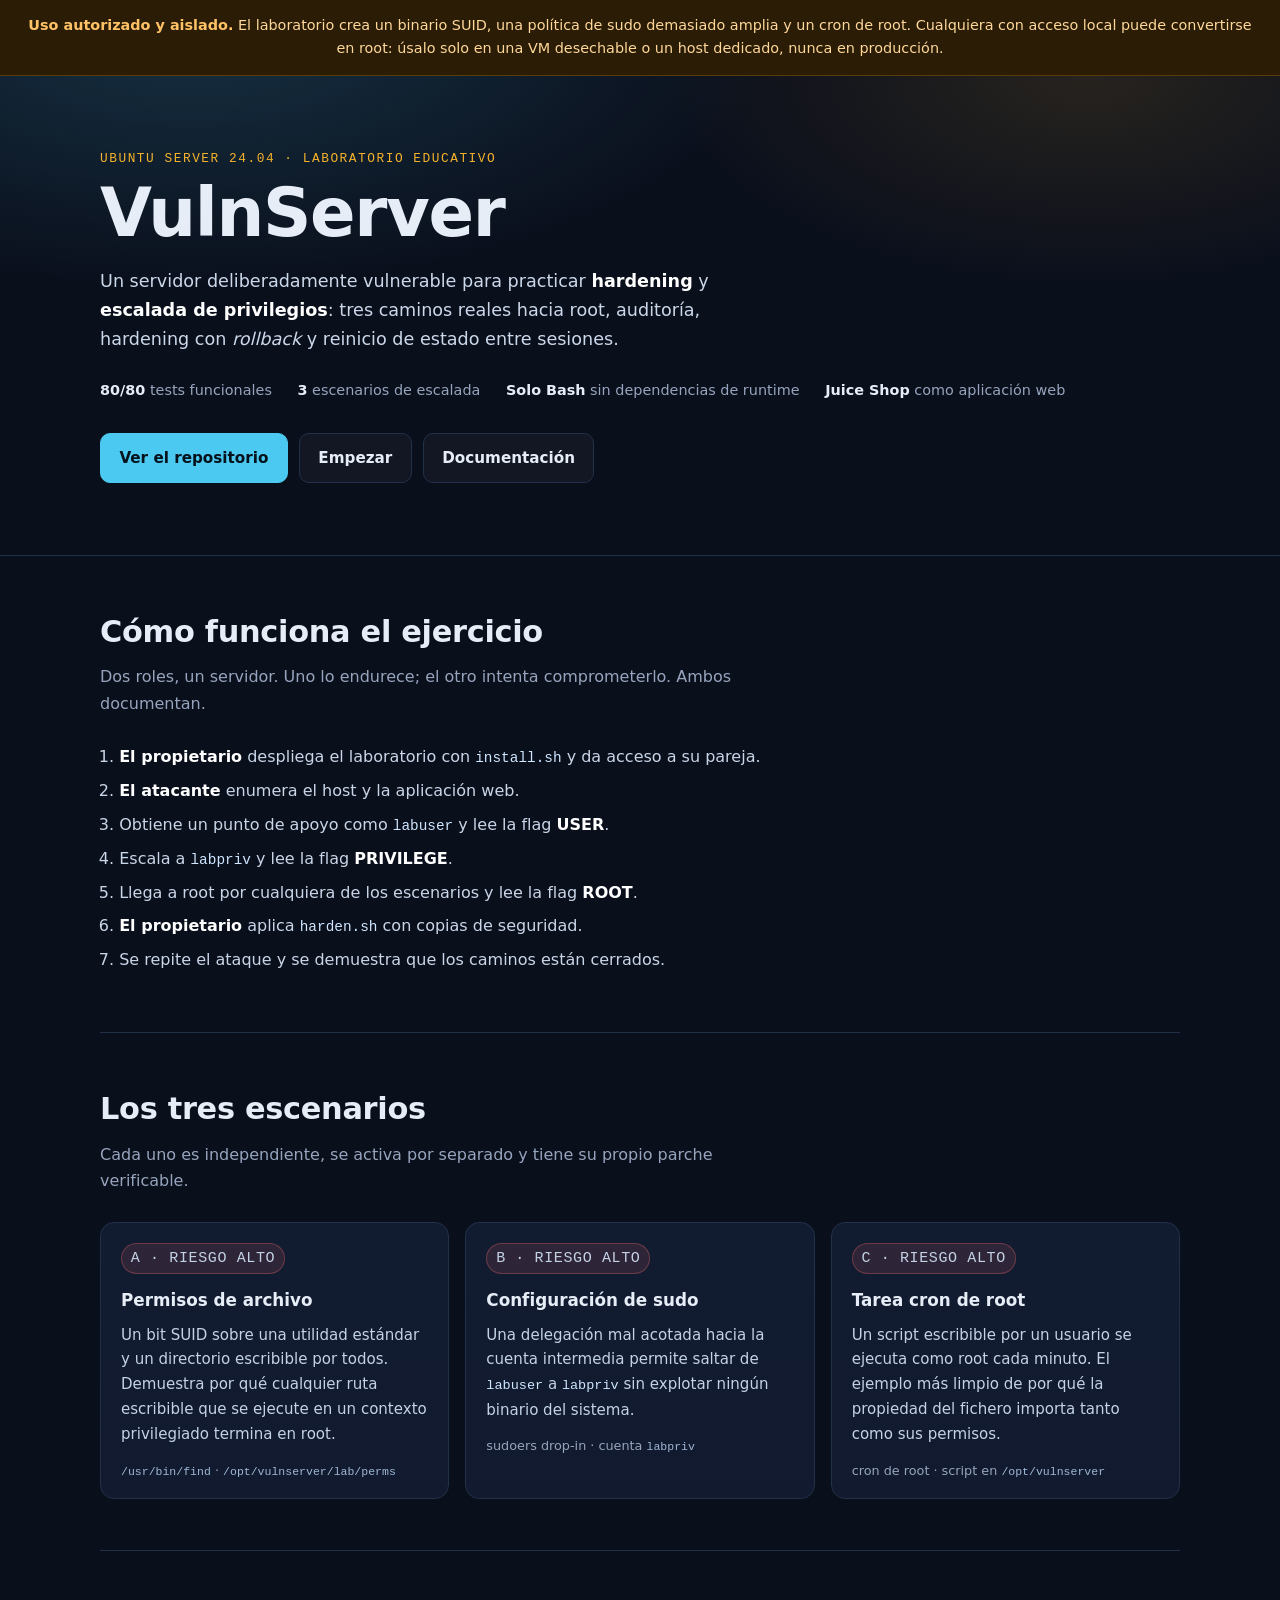
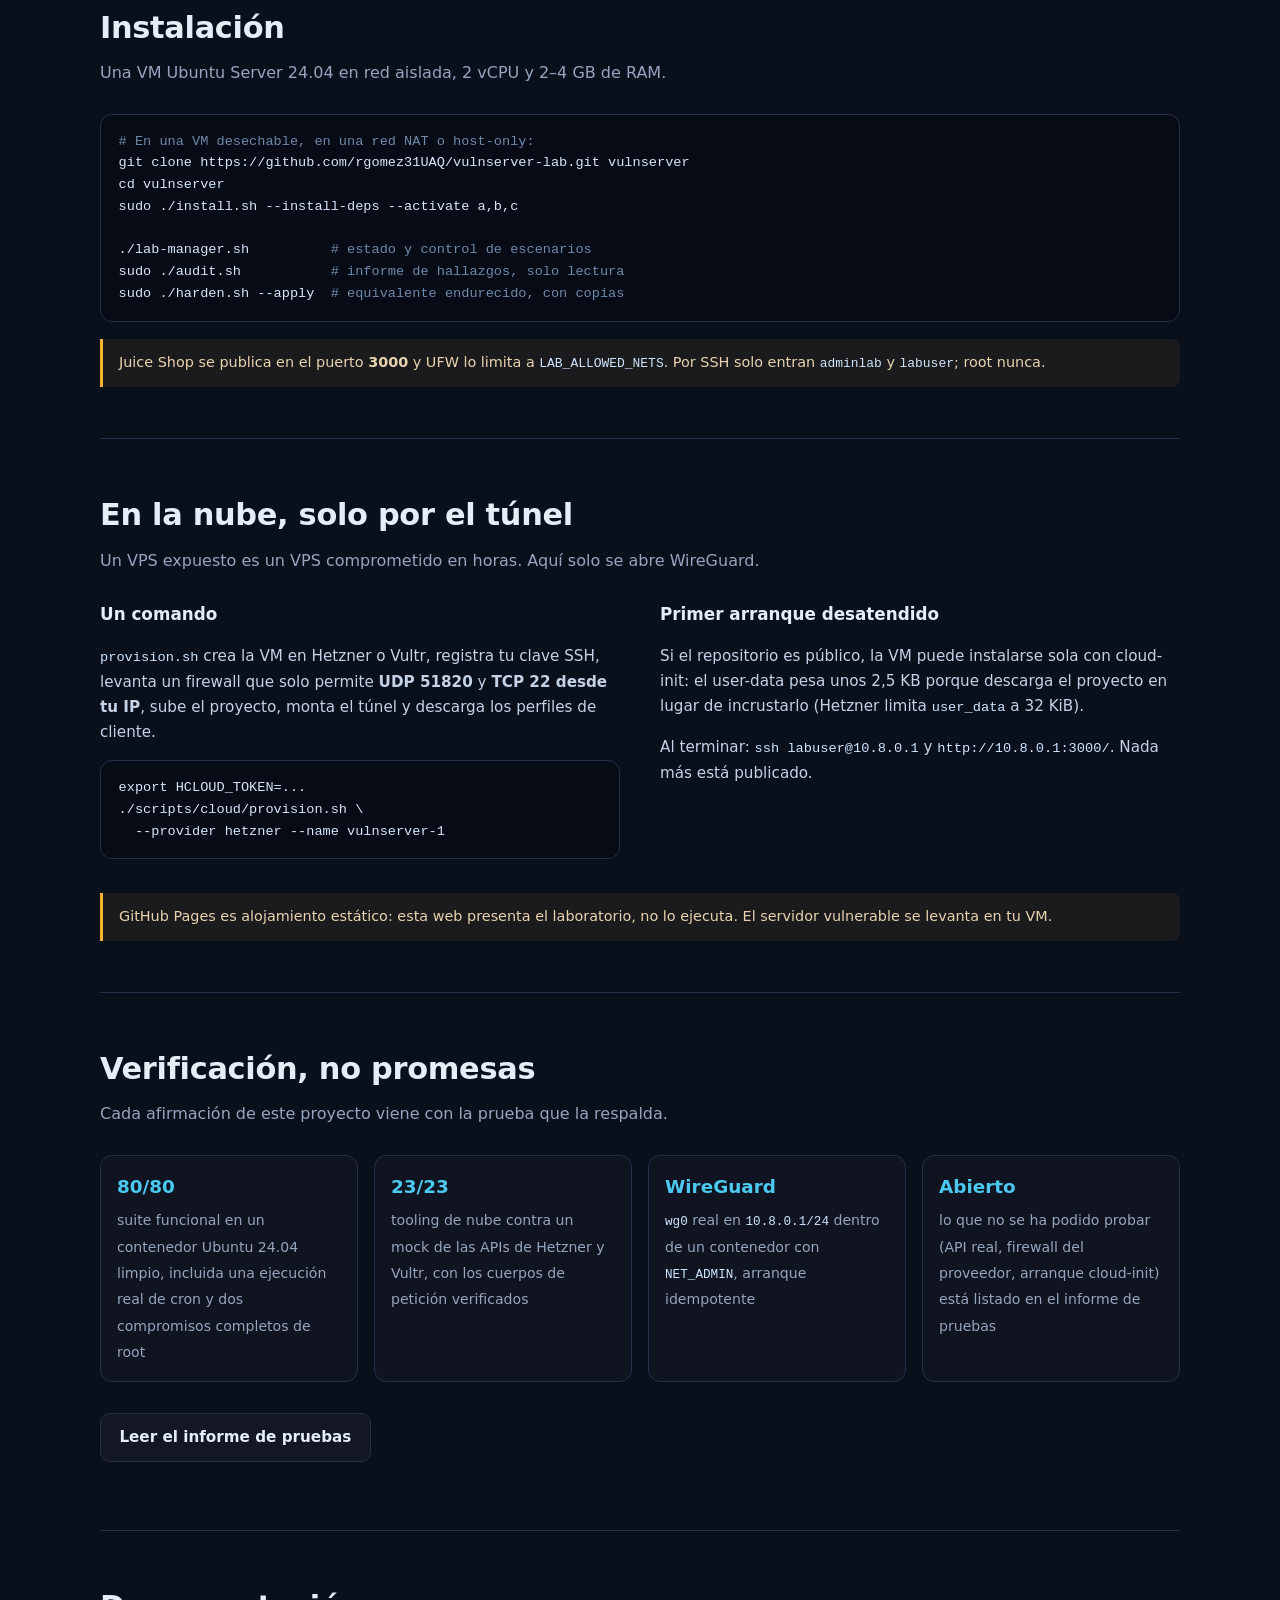
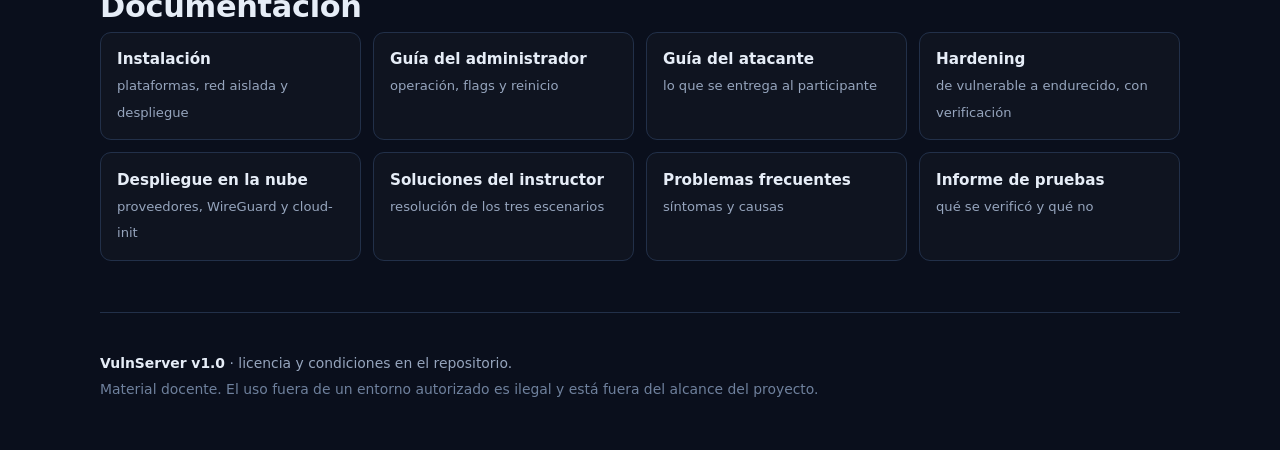
==== site/index.html @ 78911300 "Add project site and CI workflows The Pages site presents the lab in Spanish; Pages is static, so it" ====
<!DOCTYPE html>
<html lang="es">
<head>
<meta charset="utf-8">
<meta name="viewport" content="width=device-width, initial-scale=1">
<title>VulnServer — Laboratorio de hardening y escalada de privilegios</title>
<meta name="description" content="Laboratorio educativo reproducible sobre Ubuntu Server 24.04: tres escenarios de escalada de privilegios, auditoría, hardening y reinicio, con Juice Shop.">
<meta name="color-scheme" content="dark">
<link rel="stylesheet" href="style.css">
<link rel="icon" href="data:image/svg+xml,<svg xmlns=%22http://www.w3.org/2000/svg%22 viewBox=%220 0 100 100%22><text y=%22.9em%22 font-size=%2290%22>🛡️</text></svg>">
</head>
<body>

<div class="warning" role="note">
  <strong>Uso autorizado y aislado.</strong> El laboratorio crea un binario SUID, una política de sudo
  demasiado amplia y un cron de root. Cualquiera con acceso local puede convertirse en root:
  úsalo solo en una VM desechable o un host dedicado, nunca en producción.
</div>

<header class="hero">
  <div class="wrap">
    <p class="eyebrow">Ubuntu Server 24.04 · Laboratorio educativo</p>
    <h1>VulnServer</h1>
    <p class="lead">
      Un servidor deliberadamente vulnerable para practicar <strong>hardening</strong> y
      <strong>escalada de privilegios</strong>: tres caminos reales hacia root, auditoría,
      hardening con <em>rollback</em> y reinicio de estado entre sesiones.
    </p>
    <ul class="facts">
      <li><span>80/80</span> tests funcionales</li>
      <li><span>3</span> escenarios de escalada</li>
      <li><span>Solo Bash</span> sin dependencias de runtime</li>
      <li><span>Juice Shop</span> como aplicación web</li>
    </ul>
    <p class="cta">
      <a class="btn primary" href="https://github.com/rgomez31UAQ/vulnserver-lab">Ver el repositorio</a>
      <a class="btn" href="#instalacion">Empezar</a>
      <a class="btn" href="https://github.com/rgomez31UAQ/vulnserver-lab/tree/main/docs">Documentación</a>
    </p>
  </div>
</header>

<main>

<section id="ejercicio" class="wrap">
  <h2>Cómo funciona el ejercicio</h2>
  <p class="sub">Dos roles, un servidor. Uno lo endurece; el otro intenta comprometerlo. Ambos documentan.</p>
  <ol class="steps">
    <li><b>El propietario</b> despliega el laboratorio con <code>install.sh</code> y da acceso a su pareja.</li>
    <li><b>El atacante</b> enumera el host y la aplicación web.</li>
    <li>Obtiene un punto de apoyo como <code>labuser</code> y lee la flag <b>USER</b>.</li>
    <li>Escala a <code>labpriv</code> y lee la flag <b>PRIVILEGE</b>.</li>
    <li>Llega a root por cualquiera de los escenarios y lee la flag <b>ROOT</b>.</li>
    <li><b>El propietario</b> aplica <code>harden.sh</code> con copias de seguridad.</li>
    <li>Se repite el ataque y se demuestra que los caminos están cerrados.</li>
  </ol>
</section>

<section id="escenarios" class="wrap">
  <h2>Los tres escenarios</h2>
  <p class="sub">Cada uno es independiente, se activa por separado y tiene su propio parche verificable.</p>
  <div class="cards">
    <article class="card">
      <p class="tag risk-alto">A · Riesgo alto</p>
      <h3>Permisos de archivo</h3>
      <p>Un bit SUID sobre una utilidad estándar y un directorio escribible por todos. Demuestra por qué cualquier ruta escribible que se ejecute en un contexto privilegiado termina en root.</p>
      <p class="art"><code>/usr/bin/find</code> · <code>/opt/vulnserver/lab/perms</code></p>
    </article>
    <article class="card">
      <p class="tag risk-alto">B · Riesgo alto</p>
      <h3>Configuración de sudo</h3>
      <p>Una delegación mal acotada hacia la cuenta intermedia permite saltar de <code>labuser</code> a <code>labpriv</code> sin explotar ningún binario del sistema.</p>
      <p class="art">sudoers drop-in · cuenta <code>labpriv</code></p>
    </article>
    <article class="card">
      <p class="tag risk-alto">C · Riesgo alto</p>
      <h3>Tarea cron de root</h3>
      <p>Un script escribible por un usuario se ejecuta como root cada minuto. El ejemplo más limpio de por qué la propiedad del fichero importa tanto como sus permisos.</p>
      <p class="art">cron de root · script en <code>/opt/vulnserver</code></p>
    </article>
  </div>
</section>

<section id="instalacion" class="wrap">
  <h2>Instalación</h2>
  <p class="sub">Una VM Ubuntu Server 24.04 en red aislada, 2 vCPU y 2–4 GB de RAM.</p>
<pre><code><span class="c"># En una VM desechable, en una red NAT o host-only:</span>
git clone https://github.com/rgomez31UAQ/vulnserver-lab.git vulnserver
cd vulnserver
sudo ./install.sh --install-deps --activate a,b,c

./lab-manager.sh          <span class="c"># estado y control de escenarios</span>
sudo ./audit.sh           <span class="c"># informe de hallazgos, solo lectura</span>
sudo ./harden.sh --apply  <span class="c"># equivalente endurecido, con copias</span></code></pre>
  <p class="note">
    Juice Shop se publica en el puerto <b>3000</b> y UFW lo limita a <code>LAB_ALLOWED_NETS</code>.
    Por SSH solo entran <code>adminlab</code> y <code>labuser</code>; root nunca.
  </p>
</section>

<section id="nube" class="wrap">
  <h2>En la nube, solo por el túnel</h2>
  <p class="sub">Un VPS expuesto es un VPS comprometido en horas. Aquí solo se abre WireGuard.</p>
  <div class="grid2">
    <div>
      <h3>Un comando</h3>
      <p><code>provision.sh</code> crea la VM en Hetzner o Vultr, registra tu clave SSH, levanta un firewall que solo permite <b>UDP 51820</b> y <b>TCP 22 desde tu IP</b>, sube el proyecto, monta el túnel y descarga los perfiles de cliente.</p>
<pre><code>export HCLOUD_TOKEN=...
./scripts/cloud/provision.sh \
  --provider hetzner --name vulnserver-1</code></pre>
    </div>
    <div>
      <h3>Primer arranque desatendido</h3>
      <p>Si el repositorio es público, la VM puede instalarse sola con cloud-init: el user-data pesa unos 2,5 KB porque descarga el proyecto en lugar de incrustarlo (Hetzner limita <code>user_data</code> a 32 KiB).</p>
      <p>Al terminar: <code>ssh labuser@10.8.0.1</code> y <code>http://10.8.0.1:3000/</code>. Nada más está publicado.</p>
    </div>
  </div>
  <p class="note">
    GitHub Pages es alojamiento estático: esta web presenta el laboratorio, no lo ejecuta.
    El servidor vulnerable se levanta en tu VM.
  </p>
</section>

<section id="verificacion" class="wrap">
  <h2>Verificación, no promesas</h2>
  <p class="sub">Cada afirmación de este proyecto viene con la prueba que la respalda.</p>
  <div class="checks">
    <div><b>80/80</b><span>suite funcional en un contenedor Ubuntu 24.04 limpio, incluida una ejecución real de cron y dos compromisos completos de root</span></div>
    <div><b>23/23</b><span>tooling de nube contra un mock de las APIs de Hetzner y Vultr, con los cuerpos de petición verificados</span></div>
    <div><b>WireGuard</b><span><code>wg0</code> real en <code>10.8.0.1/24</code> dentro de un contenedor con <code>NET_ADMIN</code>, arranque idempotente</span></div>
    <div><b>Abierto</b><span>lo que no se ha podido probar (API real, firewall del proveedor, arranque cloud-init) está listado en el informe de pruebas</span></div>
  </div>
  <p class="cta small"><a class="btn" href="https://github.com/rgomez31UAQ/vulnserver-lab/blob/main/docs/TEST_REPORT.md">Leer el informe de pruebas</a></p>
</section>

<section id="docs" class="wrap">
  <h2>Documentación</h2>
  <div class="docgrid">
    <a href="https://github.com/rgomez31UAQ/vulnserver-lab/blob/main/docs/INSTALLATION.md"><b>Instalación</b><span>plataformas, red aislada y despliegue</span></a>
    <a href="https://github.com/rgomez31UAQ/vulnserver-lab/blob/main/docs/ADMIN_GUIDE.md"><b>Guía del administrador</b><span>operación, flags y reinicio</span></a>
    <a href="https://github.com/rgomez31UAQ/vulnserver-lab/blob/main/docs/ATTACKER_GUIDE.md"><b>Guía del atacante</b><span>lo que se entrega al participante</span></a>
    <a href="https://github.com/rgomez31UAQ/vulnserver-lab/blob/main/docs/HARDENING_GUIDE.md"><b>Hardening</b><span>de vulnerable a endurecido, con verificación</span></a>
    <a href="https://github.com/rgomez31UAQ/vulnserver-lab/blob/main/docs/CLOUD_DEPLOYMENT.md"><b>Despliegue en la nube</b><span>proveedores, WireGuard y cloud-init</span></a>
    <a href="https://github.com/rgomez31UAQ/vulnserver-lab/blob/main/docs/INSTRUCTOR_SOLUTIONS.md"><b>Soluciones del instructor</b><span>resolución de los tres escenarios</span></a>
    <a href="https://github.com/rgomez31UAQ/vulnserver-lab/blob/main/docs/TROUBLESHOOTING.md"><b>Problemas frecuentes</b><span>síntomas y causas</span></a>
    <a href="https://github.com/rgomez31UAQ/vulnserver-lab/blob/main/docs/TEST_REPORT.md"><b>Informe de pruebas</b><span>qué se verificó y qué no</span></a>
  </div>
</section>

</main>

<footer>
  <div class="wrap">
    <p><b>VulnServer v1.0</b> · licencia y condiciones en el repositorio.</p>
    <p class="muted">Material docente. El uso fuera de un entorno autorizado es ilegal y está fuera del alcance del proyecto.</p>
  </div>
</footer>

</body>
</html>
---- site/style.css ----
:root {
  --bg: #0a0f1c;
  --bg-soft: #111a2e;
  --card: #121c31;
  --line: #223049;
  --text: #e6edf7;
  --muted: #96a5bd;
  --accent: #4cc9f0;
  --accent-2: #f7b32b;
  --danger: #ff6b6b;
  --radius: 14px;
  --mono: ui-monospace, SFMono-Regular, "SF Mono", Menlo, Consolas, monospace;
}

* { box-sizing: border-box; }

html { scroll-behavior: smooth; }

body {
  margin: 0;
  background: var(--bg);
  color: var(--text);
  font: 16px/1.65 system-ui, -apple-system, "Segoe UI", Roboto, "Helvetica Neue", Arial, sans-serif;
  -webkit-font-smoothing: antialiased;
}

.wrap {
  width: min(1080px, calc(100% - 2.5rem));
  margin-inline: auto;
}

a { color: var(--accent); text-decoration: none; }
a:hover { text-decoration: underline; }
a:focus-visible, .btn:focus-visible { outline: 2px solid var(--accent-2); outline-offset: 3px; border-radius: 6px; }

code {
  font-family: var(--mono);
  font-size: .9em;
  color: #cfe6ff;
}

/* ---------- warning banner ---------- */
.warning {
  background: #2a1c05;
  border-bottom: 1px solid #5a3d0a;
  color: #ffd79a;
  padding: .85rem 1.25rem;
  font-size: .9rem;
  text-align: center;
}
.warning strong { color: #ffc266; }

/* ---------- hero ---------- */
.hero {
  padding: 4.5rem 0 3.5rem;
  background:
    radial-gradient(900px 400px at 15% -10%, rgba(76, 201, 240, .18), transparent 65%),
    radial-gradient(700px 350px at 85% 0%, rgba(247, 179, 43, .12), transparent 60%),
    var(--bg);
  border-bottom: 1px solid var(--line);
}

.eyebrow {
  margin: 0 0 .6rem;
  font-family: var(--mono);
  font-size: .8rem;
  letter-spacing: .12em;
  text-transform: uppercase;
  color: var(--accent-2);
}

h1 {
  margin: 0;
  font-size: clamp(2.6rem, 7vw, 4.2rem);
  line-height: 1.05;
  letter-spacing: -.02em;
}

.lead {
  max-width: 60ch;
  margin: 1.1rem 0 0;
  font-size: 1.1rem;
  color: #cbd8ea;
}
.lead strong { color: #fff; }

.facts {
  display: flex;
  flex-wrap: wrap;
  gap: .6rem 1.6rem;
  list-style: none;
  margin: 1.6rem 0 0;
  padding: 0;
  font-size: .9rem;
  color: var(--muted);
}
.facts span { color: var(--text); font-weight: 600; }

.cta { display: flex; flex-wrap: wrap; gap: .7rem; margin-top: 1.9rem; }
.cta.small { justify-content: flex-start; }

.btn {
  display: inline-block;
  padding: .7rem 1.15rem;
  border: 1px solid var(--line);
  border-radius: 10px;
  background: rgba(255, 255, 255, .03);
  color: var(--text);
  font-weight: 600;
  font-size: .95rem;
  transition: background .15s ease, border-color .15s ease, transform .15s ease;
}
.btn:hover { background: rgba(255, 255, 255, .08); border-color: #3b5277; text-decoration: none; }
.btn.primary { background: var(--accent); border-color: var(--accent); color: #04121c; }
.btn.primary:hover { background: #7ad8f5; border-color: #7ad8f5; }

/* ---------- sections ---------- */
section { padding: 3.2rem 0; border-bottom: 1px solid var(--line); }

h2 {
  margin: 0;
  font-size: clamp(1.45rem, 3.2vw, 1.9rem);
  letter-spacing: -.01em;
}

.sub { margin: .45rem 0 1.7rem; color: var(--muted); max-width: 65ch; }

h3 { margin: 0 0 .5rem; font-size: 1.05rem; }

.steps { margin: 0; padding-left: 1.2rem; color: #c9d6e8; }
.steps li { margin-bottom: .45rem; }
.steps b { color: #fff; }

/* ---------- cards ---------- */
.cards {
  display: grid;
  grid-template-columns: repeat(auto-fit, minmax(250px, 1fr));
  gap: 1rem;
}

.card {
  background: linear-gradient(180deg, var(--card), var(--bg-soft));
  border: 1px solid var(--line);
  border-radius: var(--radius);
  padding: 1.25rem 1.25rem 1.1rem;
}
.card p { color: #c4d2e6; font-size: .94rem; margin: 0 0 .8rem; }
.card .art { margin: 0; color: var(--muted); font-size: .8rem; }
.card .art code { color: #9fb8d6; }

.tag {
  display: inline-block;
  margin: 0 0 .7rem;
  padding: .15rem .55rem;
  border-radius: 999px;
  font-size: .72rem;
  font-family: var(--mono);
  letter-spacing: .04em;
  text-transform: uppercase;
}
.risk-alto { color: #ffb4b4; background: rgba(255, 107, 107, .12); border: 1px solid rgba(255, 107, 107, .3); }

/* ---------- code ---------- */
pre {
  margin: 0 0 1rem;
  padding: 1rem 1.1rem;
  overflow-x: auto;
  background: #060b16;
  border: 1px solid var(--line);
  border-radius: 12px;
  font-family: var(--mono);
  font-size: .85rem;
  line-height: 1.6;
  color: #d7e6fa;
}
pre code { font-size: inherit; color: inherit; }
pre .c { color: #6f89a8; }

.note {
  margin: 1.1rem 0 0;
  padding: .75rem 1rem;
  border-left: 3px solid var(--accent-2);
  background: rgba(247, 179, 43, .07);
  border-radius: 0 8px 8px 0;
  color: #e8d3ae;
  font-size: .9rem;
}

/* ---------- two columns ---------- */
.grid2 {
  display: grid;
  grid-template-columns: repeat(auto-fit, minmax(300px, 1fr));
  gap: 1.5rem 2.5rem;
}
.grid2 p { color: #c4d2e6; font-size: .95rem; }

/* ---------- checks ---------- */
.checks {
  display: grid;
  grid-template-columns: repeat(auto-fit, minmax(230px, 1fr));
  gap: 1rem;
}
.checks > div {
  border: 1px solid var(--line);
  border-radius: 12px;
  padding: 1rem;
  background: rgba(255, 255, 255, .02);
}
.checks b { display: block; font-size: 1.15rem; margin-bottom: .3rem; color: var(--accent); }
.checks span { color: var(--muted); font-size: .88rem; }

/* ---------- docs ---------- */
.docgrid {
  display: grid;
  grid-template-columns: repeat(auto-fit, minmax(240px, 1fr));
  gap: .75rem;
}
.docgrid a {
  display: block;
  padding: .9rem 1rem;
  border: 1px solid var(--line);
  border-radius: 11px;
  background: rgba(255, 255, 255, .02);
  color: var(--text);
  transition: border-color .15s ease, background .15s ease;
}
.docgrid a:hover { border-color: var(--accent); background: rgba(76, 201, 240, .06); text-decoration: none; }
.docgrid b { display: block; font-size: .95rem; }
.docgrid span { color: var(--muted); font-size: .82rem; }

/* ---------- footer ---------- */
footer { padding: 2.2rem 0 3rem; color: var(--muted); font-size: .87rem; }
footer p { margin: .2rem 0; }
footer b { color: var(--text); }
.muted { color: #6f819d; }

@media (prefers-reduced-motion: reduce) {
  html { scroll-behavior: auto; }
  * { transition: none !important; }
}
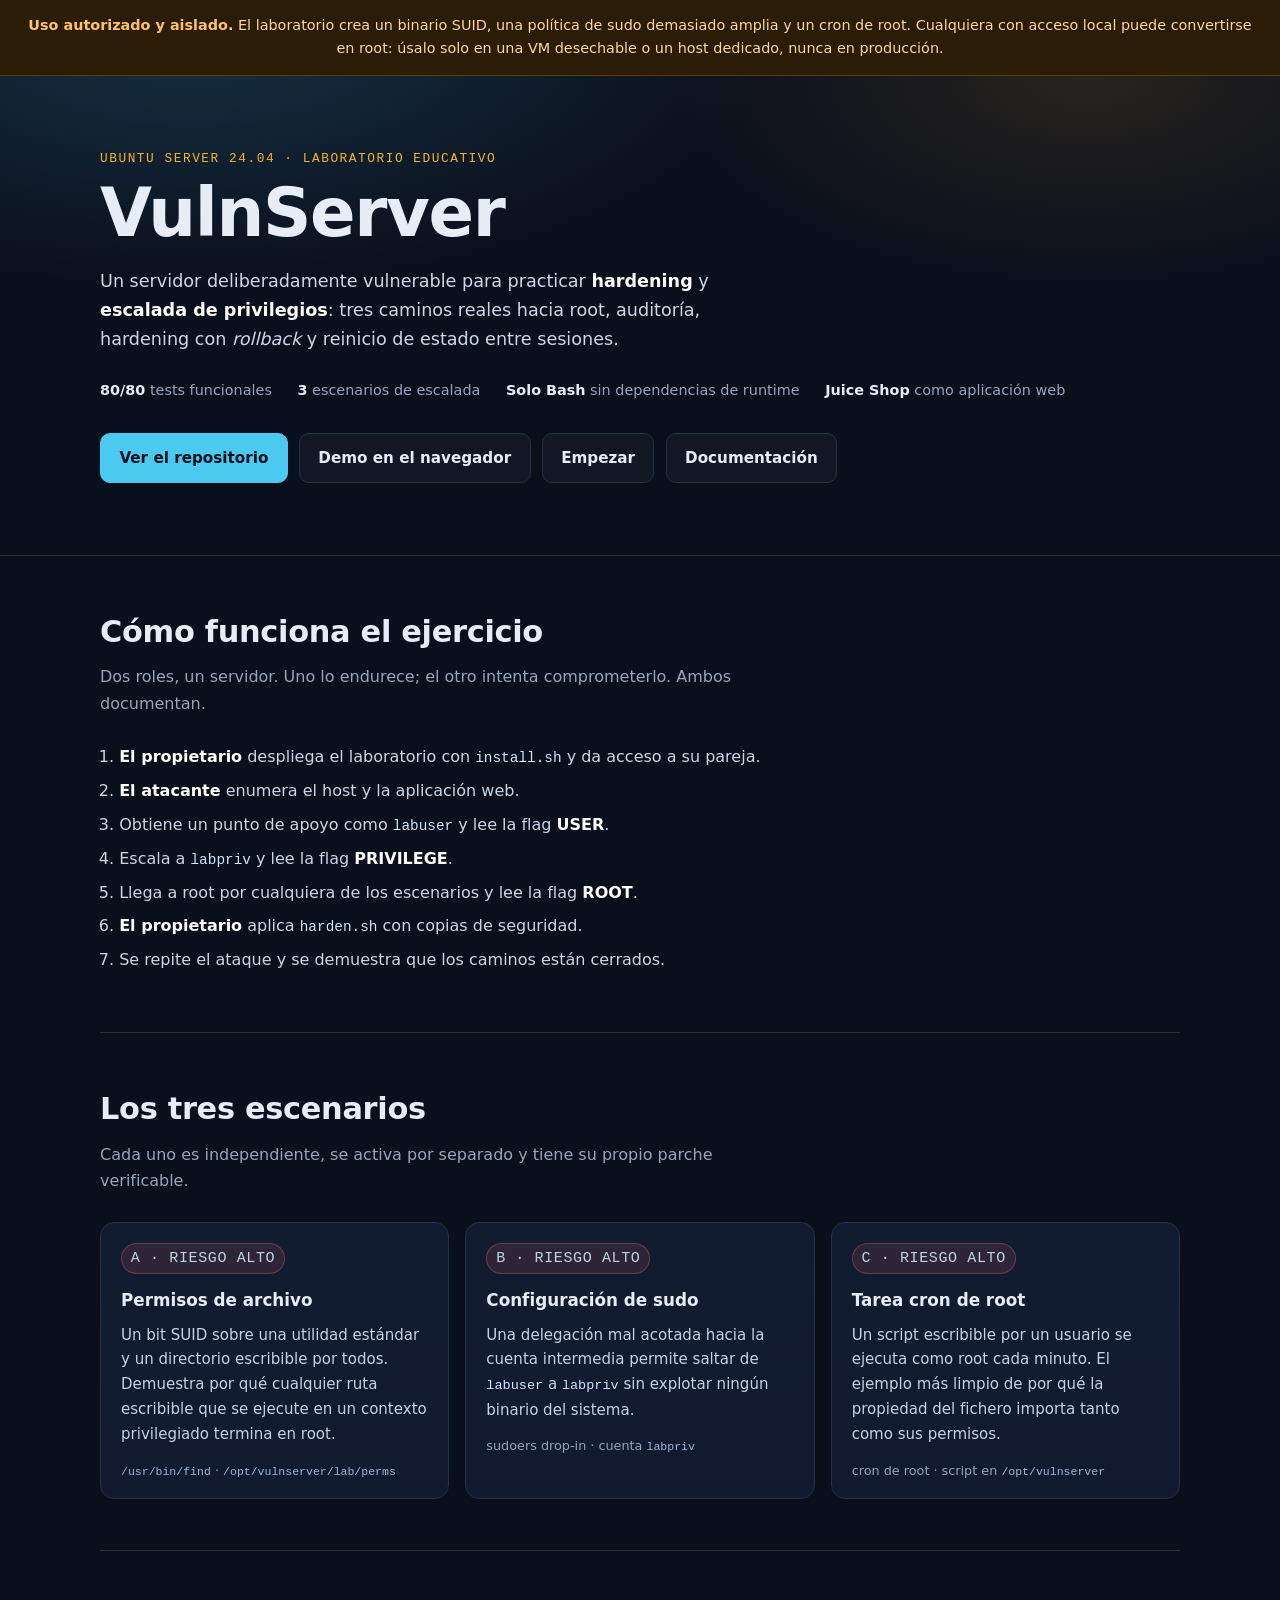
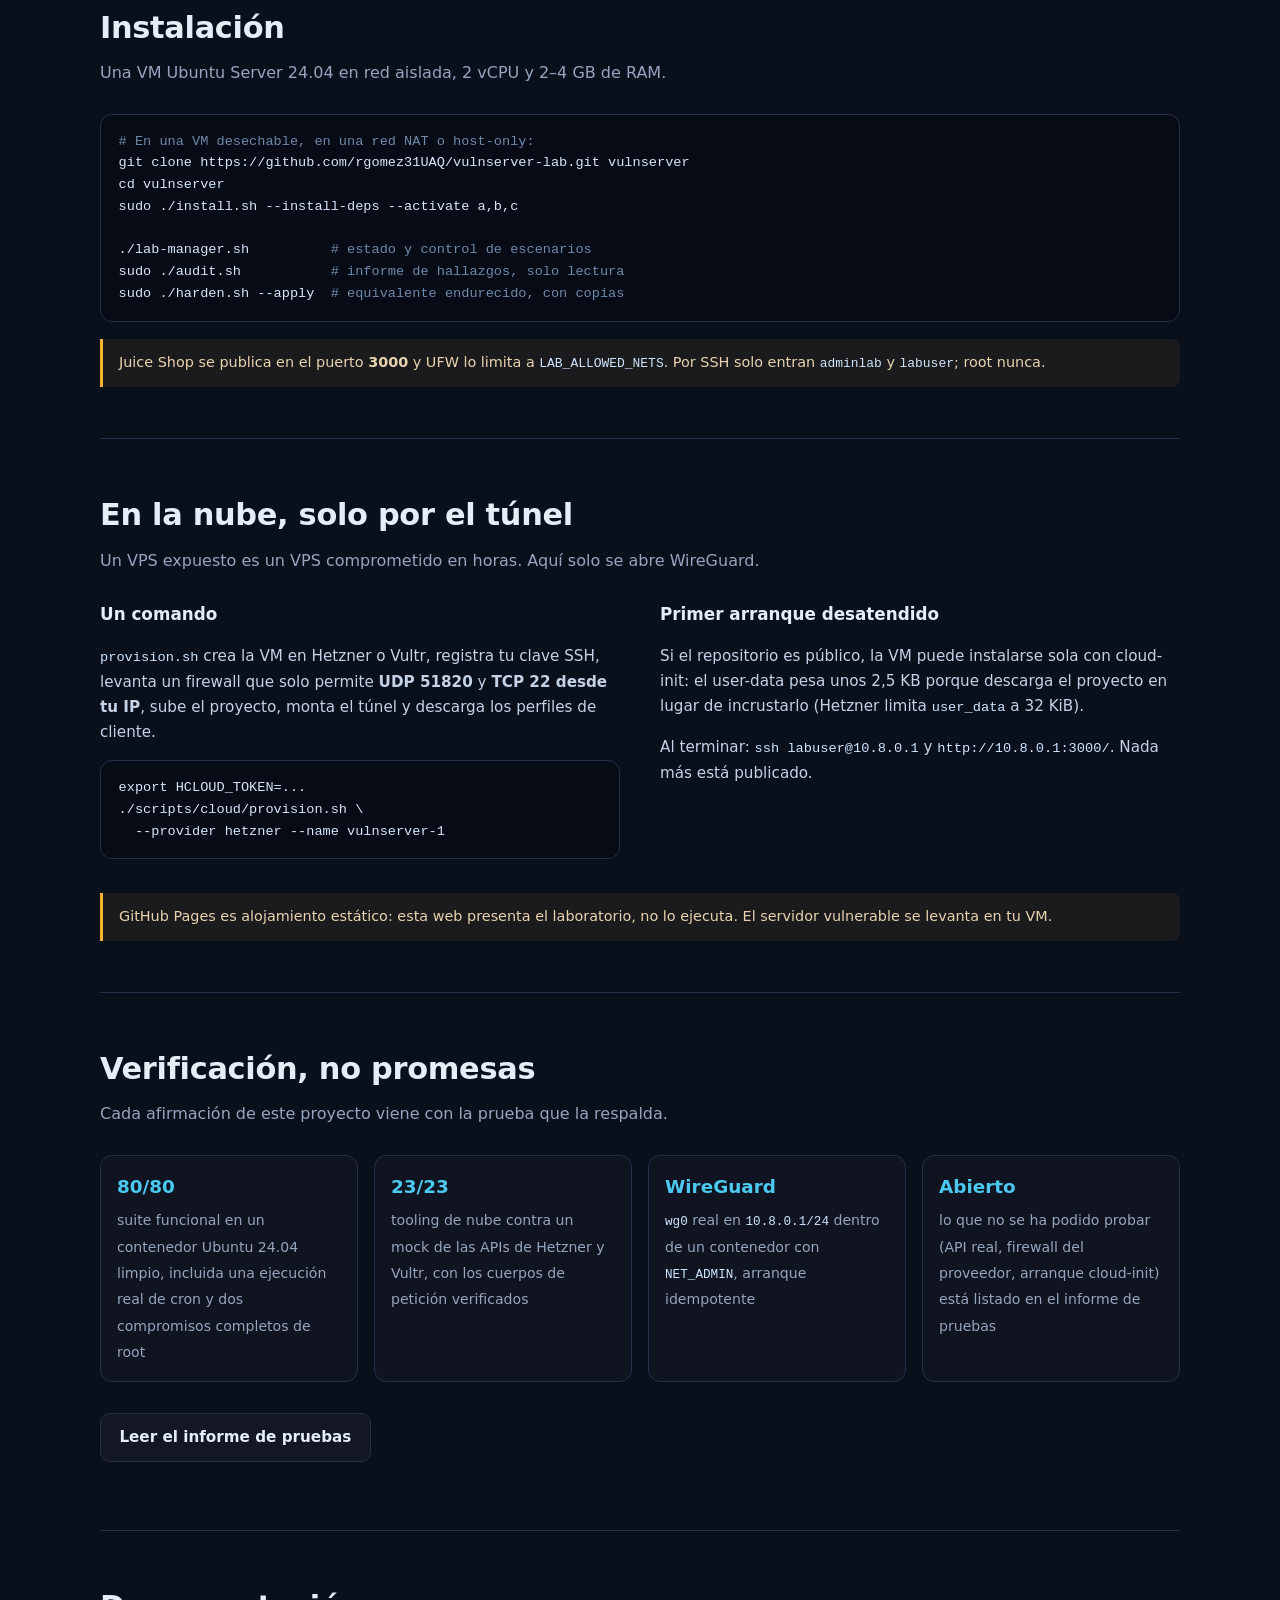
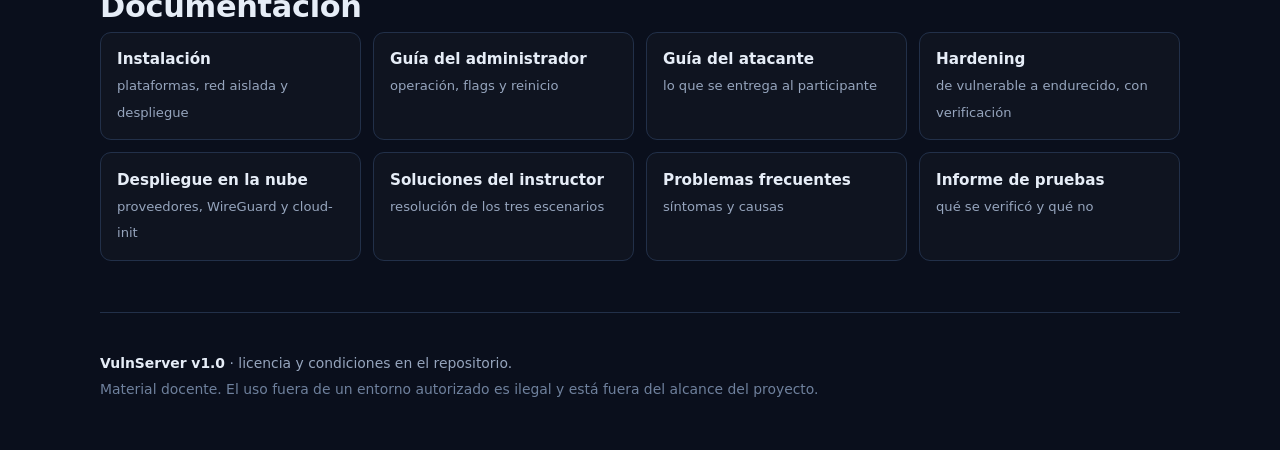
==== commit 862a6a59: "Translate documentation to Spanish and add browser demo The material is used by Spanish-speaking stu" ====
--- a/site/index.html
+++ b/site/index.html
@@ -34,6 +34,7 @@
     </ul>
     <p class="cta">
       <a class="btn primary" href="https://github.com/rgomez31UAQ/vulnserver-lab">Ver el repositorio</a>
+      <a class="btn" href="demo/">Demo en el navegador</a>
       <a class="btn" href="#instalacion">Empezar</a>
       <a class="btn" href="https://github.com/rgomez31UAQ/vulnserver-lab/tree/main/docs">Documentación</a>
     </p>
